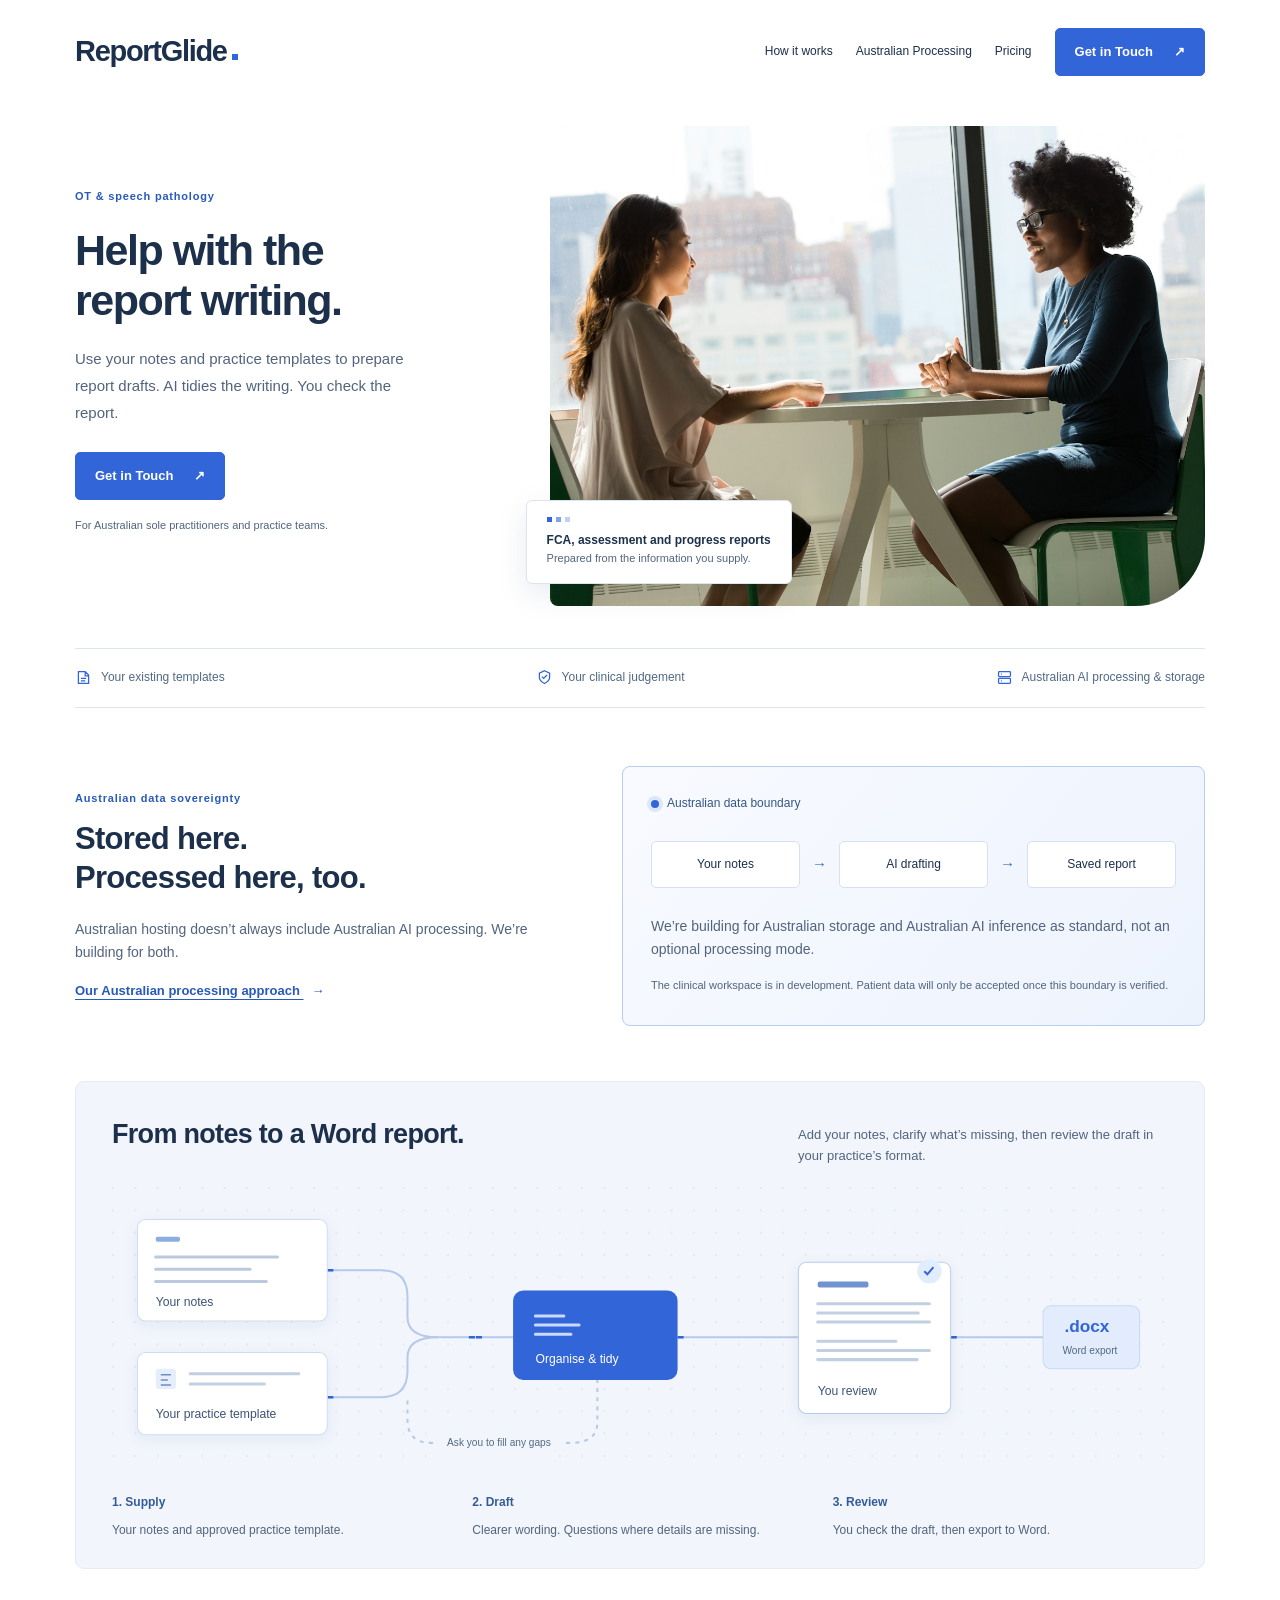
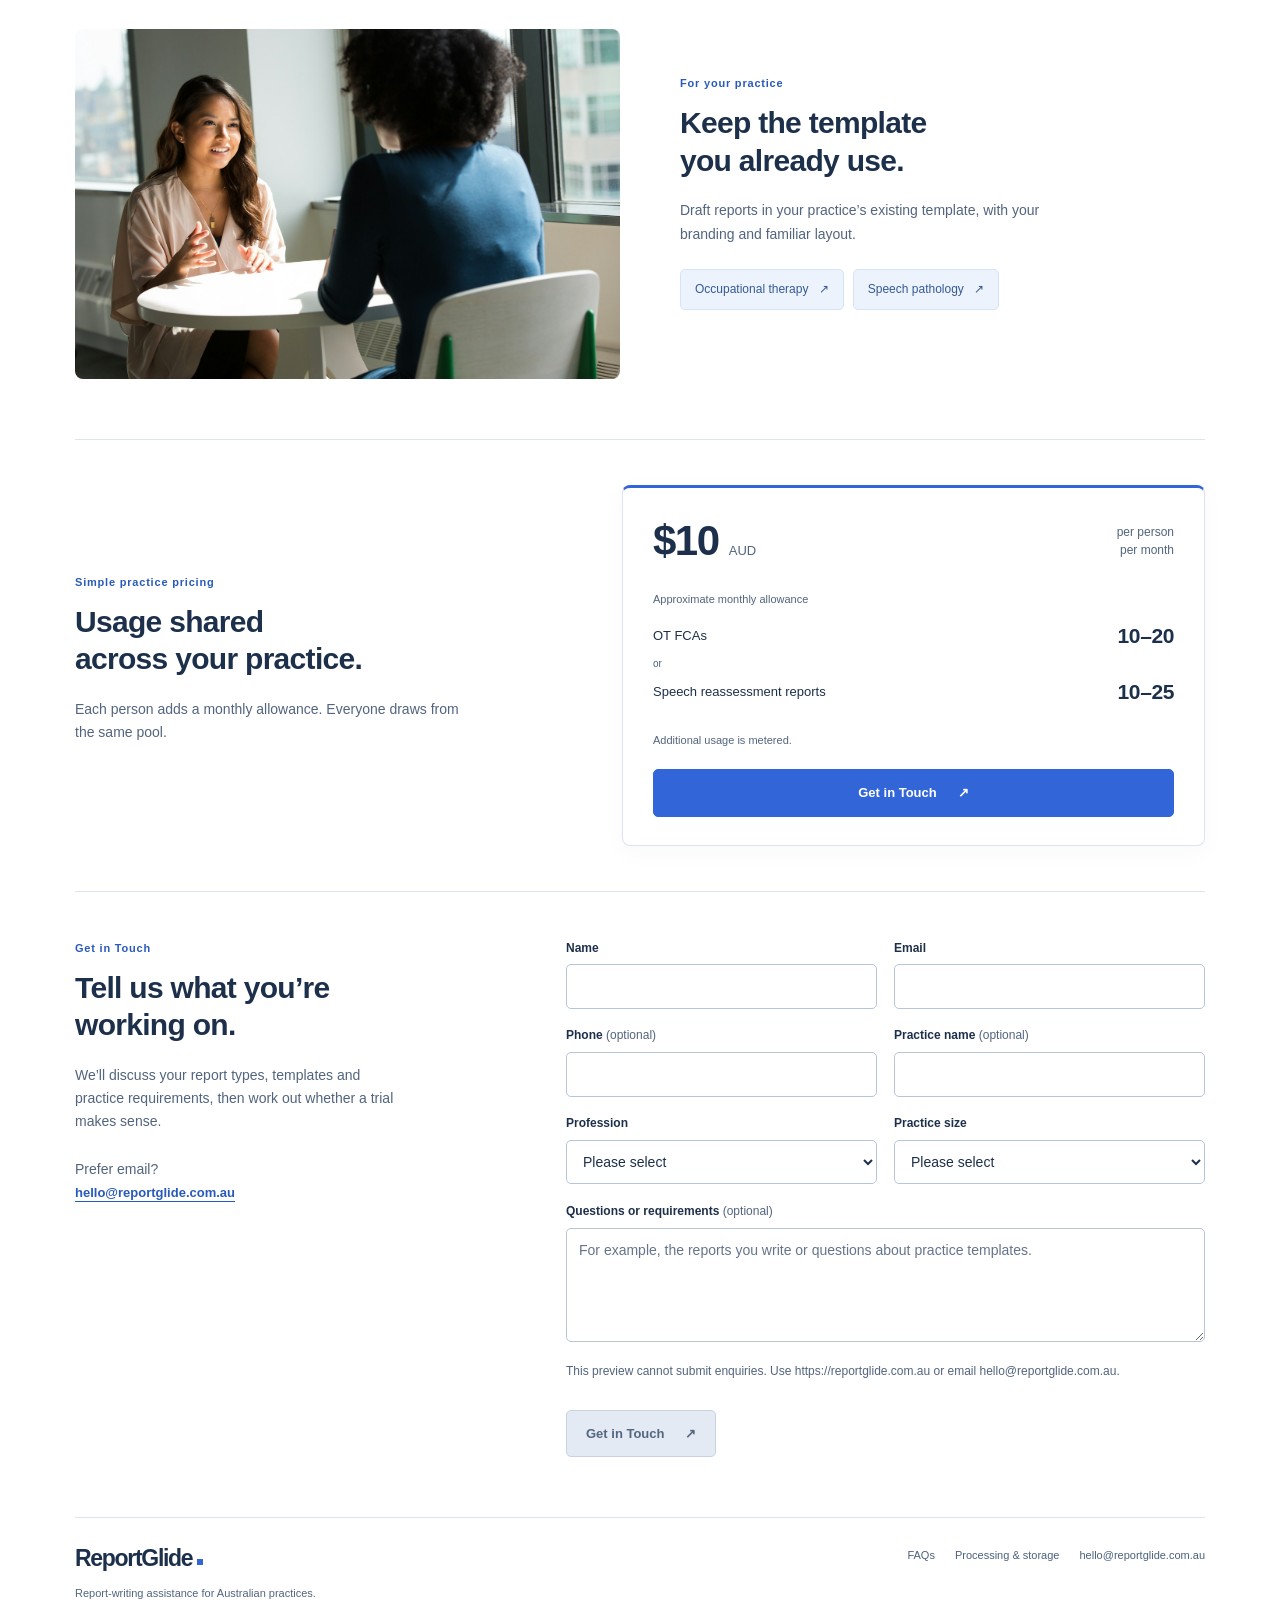
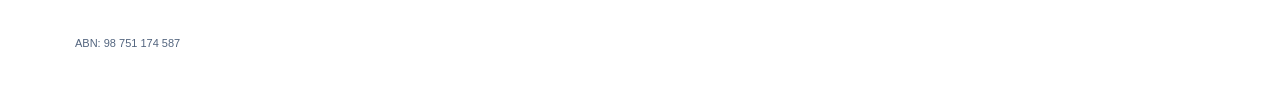
==== index.html @ 0d1e5e09 "Initial site" ====
<!doctype html>
<html lang="en-AU">
<head>
  <meta charset="utf-8">
  <meta name="viewport" content="width=device-width, initial-scale=1">
  <meta name="description" content="Report-writing assistance for Australian OT and speech pathology practices. Your notes, your templates, with Australian AI processing and storage in development.">
  <meta name="referrer" content="strict-origin-when-cross-origin">
  <meta http-equiv="Content-Security-Policy" content="default-src 'self'; script-src 'self'; style-src 'self'; img-src 'self'; font-src 'self'; connect-src 'none'; form-action 'self' https://gcfacepaintingform.kaiser.lol; base-uri 'none'; object-src 'none'">
  <meta property="og:type" content="website">
  <meta property="og:locale" content="en_AU">
  <meta property="og:site_name" content="ReportGlide">
  <meta property="og:title" content="Report writing for OT and speech practices | ReportGlide">
  <meta property="og:description" content="Report-writing assistance for Australian OT and speech pathology practices. Your notes, your templates, with Australian AI processing and storage in development.">
  <meta property="og:url" content="https://reportglide.com.au/">
  <meta property="og:image" content="https://reportglide.com.au/assets/session.jpg">
  <meta property="og:image:alt" content="Two women talking across a table in a naturally lit room">
  <meta name="twitter:card" content="summary_large_image">
  <title>Report writing for OT and speech practices | ReportGlide</title>
  <link rel="canonical" href="https://notelva.com.au/">
  <link rel="icon" href="/assets/favicon.svg" type="image/svg+xml">
  <link rel="stylesheet" href="/assets/site.css">
  <script src="/assets/site.js" defer></script>
</head>
<body>
  <a class="skip-link" href="#main">Skip to content</a>
  <div class="container">
    <header class="nav">
      <a class="logo" href="/" aria-label="ReportGlide home">ReportGlide</a>
      <button class="menu-toggle" type="button" aria-expanded="false" aria-controls="navigation" hidden>Menu</button>
      <nav class="navlinks" id="navigation" aria-label="Main navigation">
        <a href="/#how">How it works</a>
        <a href="/australian-processing/">Australian Processing</a>
        <a href="/#pricing">Pricing</a>
        <a class="button" href="/#contact">Get in Touch <span aria-hidden="true">&#8599;</span></a>
      </nav>
    </header>
    <main id="main">
      <section class="hero">
  <div class="hero-copy">
    <div class="label">OT &amp; speech pathology</div>
    <h1>Help with the<br>report writing.</h1>
    <p>Use your notes and practice templates to prepare report drafts. AI tidies the writing. You check the report.</p>
    <a class="button" href="#contact">Get in Touch <span aria-hidden="true">&#8599;</span></a>
    <p class="small">For Australian sole practitioners and practice teams.</p>
  </div>
  <div class="hero-photo">
    <img src="/assets/session.jpg" width="1400" height="934" fetchpriority="high" alt="Two women talking across a table in a naturally lit room">
    <div class="photo-caption"><div class="tiny-squares" aria-hidden="true"><i></i><i></i><i></i></div><strong>FCA, assessment and progress reports</strong><span>Prepared from the information you supply.</span></div>
  </div>
</section>
<div class="facts">
  <span><svg viewBox="0 0 20 20" aria-hidden="true"><path d="M4 3h8l4 4v10H4zM12 3v5h4M7 11h6M7 14h5"/></svg>Your existing templates</span>
  <span><svg viewBox="0 0 20 20" aria-hidden="true"><path d="M10 2l6 3v5c0 4-6 7-6 7s-6-3-6-7V5zM7 9l2 2 4-4"/></svg>Your clinical judgement</span>
  <span><svg viewBox="0 0 20 20" aria-hidden="true"><rect x="3" y="3" width="14" height="6" rx="1"/><rect x="3" y="11" width="14" height="6" rx="1"/><path d="M6 6h1m-1 8h1"/></svg>Australian AI processing &amp; storage</span>
</div>
<section class="sovereignty" aria-labelledby="sovereign-title">
  <div><div class="label">Australian data sovereignty</div><h2 id="sovereign-title">Stored here.<br>Processed here, too.</h2><p>Australian hosting doesn’t always include Australian AI processing. We’re building for both.</p><a class="text-link" href="/australian-processing/">Our Australian processing approach <span aria-hidden="true">&#8594;</span></a></div>
  <div class="sovereign-card">
    <div class="boundary-label"><span class="location-dot" aria-hidden="true"></span> Australian data boundary</div>
    <div class="boundary-flow" aria-label="Notes, AI drafting and saved report, all inside the Australian boundary"><span>Your notes</span><span class="flow-arrow" aria-hidden="true">&#8594;</span><span>AI drafting</span><span class="flow-arrow" aria-hidden="true">&#8594;</span><span>Saved report</span></div>
    <p>We’re building for Australian storage and Australian AI inference as standard, not an optional processing mode.</p>
    <p class="small">The clinical workspace is in development. Patient data will only be accepted once this boundary is verified.</p>
  </div>
</section>
<section class="workflow" id="how">
  <div class="section-top"><h2>From notes to a Word report.</h2><p>Add your notes, clarify what’s missing, then review the draft in your practice’s format.</p></div>
  <svg class="flow" viewBox="0 0 1040 280" role="img" aria-labelledby="flow-title flow-description">
  <title id="flow-title">How a report is assembled</title>
  <desc id="flow-description">Your notes and practice template follow separate blue paths into a structured draft. Missing information loops back to you for clarification. You review the draft before Word export.</desc>
  <defs><pattern id="grid" width="22" height="22" patternUnits="userSpaceOnUse"><circle cx="1" cy="1" r="1" fill="#dbe5f4"/></pattern><filter id="shadow" x="-30%" y="-30%" width="170%" height="180%"><feDropShadow dx="0" dy="4" stdDeviation="7" flood-color="#284675" flood-opacity=".07"/></filter></defs>
  <rect x="0" y="0" width="1040" height="280" fill="url(#grid)"/>
  <g class="routes"><path d="M212 82H265Q291 82 291 108V128Q291 148 321 148H395"/><path d="M212 207H265Q291 207 291 181V168Q291 148 321 148"/><path d="M557 148H676"/><path d="M826 148H917"/><path d="M478 189V232Q478 252 451 252H314Q291 252 291 229V207" stroke-dasharray="4 5"/></g>
  <g class="signal" aria-hidden="true"><path d="M212 82H265Q291 82 291 108V128Q291 148 321 148H395"/><path d="M212 207H265Q291 207 291 181V168Q291 148 321 148H395"/><path d="M557 148H676"/><path d="M826 148H917"/></g>
  <g filter="url(#shadow)"><rect x="25" y="32" width="187" height="100" rx="8" fill="white" stroke="#cfdbef"/><rect x="43" y="49" width="24" height="5" rx="2" fill="#8dace0"/><path d="M43 69h120m-120 12h93m-93 12h109" stroke="#bbc9de" stroke-width="3" stroke-linecap="round"/><text x="43" y="117" fill="#3b5376" font-size="12">Your notes</text></g>
  <g filter="url(#shadow)"><rect x="25" y="163" width="187" height="81" rx="8" fill="white" stroke="#cfdbef"/><rect x="43" y="179" width="20" height="20" rx="3" fill="#e7eefb"/><path d="M48 185h10m-10 5h7m-7 5h10" stroke="#6b8fc9" stroke-width="1.5"/><path d="M77 184h107m-107 10h73" stroke="#c1cfe3" stroke-width="3" stroke-linecap="round"/><text x="43" y="228" fill="#3b5376" font-size="12">Your practice template</text></g>
  <g><rect x="395" y="102" width="162" height="88" rx="10" fill="#3265d8"/><path d="M417 127h28m-28 9h43m-43 9h35" stroke="#cadbff" stroke-width="3" stroke-linecap="round"/><text x="417" y="173" fill="white" font-size="12">Organise &amp; tidy</text></g>
  <g><rect x="319" y="237" width="128" height="29" rx="14" fill="#f2f6fc"/><text x="330" y="255" fill="#526984" font-size="10">Ask you to fill any gaps</text></g>
  <g filter="url(#shadow)"><rect x="676" y="74" width="150" height="149" rx="8" fill="white" stroke="#b7ccec"/><rect x="695" y="93" width="50" height="6" rx="2" fill="#7194d1"/><path d="M695 115h110m-110 9h99m-99 9h110m-110 19h77m-77 9h110m-110 9h98" stroke="#c1cfe3" stroke-width="3" stroke-linecap="round"/><text x="695" y="205" fill="#3b5376" font-size="12">You review</text><circle cx="805" cy="83" r="12" fill="#e1edfd"/><path d="M800 83l3 3 6-7" fill="none" stroke="#3265d8" stroke-width="2"/></g>
  <g><rect x="917" y="117" width="95" height="62" rx="8" fill="#e2ecfc" stroke="#c8daf4"/><text x="938" y="143" fill="#3265d8" font-size="17" font-weight="600">.docx</text><text x="936" y="164" fill="#526984" font-size="10">Word export</text></g>
</svg>
<svg class="flow mobile" viewBox="0 0 310 420" role="img" aria-labelledby="mobile-flow-title">
  <title id="mobile-flow-title">Notes and your practice template feed into a draft. You clarify gaps, review, then export to Word.</title>
  <rect width="310" height="420" fill="#f2f6fc"/>
  <g class="routes"><path d="M75 82v24q0 17 20 17h120q20 0 20-17V82M155 123v45M155 232v49M155 340v37"/><path d="M223 200h47v-53H176" stroke-dasharray="4 5"/></g>
  <g class="signal" aria-hidden="true"><path d="M75 82v24q0 17 20 17h60v45"/><path d="M235 82v24q0 17-20 17h-60"/><path d="M155 232v49M155 340v37"/></g>
  <g><rect x="7" y="12" width="136" height="70" rx="7" fill="#fff" stroke="#cfdbef"/><rect x="167" y="12" width="136" height="70" rx="7" fill="#fff" stroke="#cfdbef"/><path d="M22 30h68m-68 9h94m66-9h68m-68 9h94" stroke="#bbcee9" stroke-width="3"/><text x="22" y="64" font-size="12" fill="#3b5376">Your notes</text><text x="182" y="64" font-size="12" fill="#3b5376">Your template</text></g>
  <g><rect x="61" y="168" width="162" height="64" rx="8" fill="#3265d8"/><path d="M80 185h41m-41 8h64" stroke="#c5d8ff" stroke-width="3"/><text x="80" y="217" font-size="13" fill="#fff">Organise &amp; tidy</text></g>
  <rect x="180" y="126" width="116" height="21" rx="4" fill="#f2f6fc"/><text x="186" y="140" font-size="10" fill="#526984">You clarify any gaps</text>
  <g><rect x="61" y="281" width="188" height="59" rx="7" fill="#fff" stroke="#b7ccec"/><path d="M80 298h55m-55 8h89" stroke="#bbcee9" stroke-width="3"/><text x="80" y="326" font-size="13" fill="#3b5376">You review the draft</text><circle cx="228" cy="298" r="10" fill="#e1edfd"/><path d="M223 298l3 3 6-7" fill="none" stroke="#3265d8" stroke-width="2"/><rect x="86" y="377" width="138" height="34" rx="6" fill="#e2ecfc" stroke="#c8daf4"/><text x="103" y="399" font-size="12" fill="#3265d8">Word export · .docx</text></g>
</svg>

  <div class="workflow-steps"><div><span>1. Supply</span><p>Your notes and approved practice template.</p></div><div><span>2. Draft</span><p>Clearer wording. Questions where details are missing.</p></div><div><span>3. Review</span><p>You check the draft, then export to Word.</p></div></div>
</section>
<section class="people" id="practices">
  <div class="people-photo"><img src="/assets/conversation.jpg" width="1400" height="934" loading="lazy" alt="Two women having a conversation across a table"></div>
  <div class="people-copy"><div class="label">For your practice</div><h2>Keep the template<br>you already use.</h2><p>Draft reports in your practice’s existing template, with your branding and familiar layout.</p><div class="profession-links"><a href="/occupational-therapy/">Occupational therapy <span aria-hidden="true">&#8599;</span></a><a href="/speech-pathology/">Speech pathology <span aria-hidden="true">&#8599;</span></a></div></div>
</section>
<section class="pricing-section" id="pricing">
  <div><div class="label">Simple practice pricing</div><h2>Usage shared<br>across your practice.</h2><p>Each person adds a monthly allowance. Everyone draws from the same pool.</p></div>
  <div class="price-card">
    <div class="price-heading"><div class="price">$10 <small>AUD</small></div><p>per person<br>per month</p></div>
    <p class="allowance-label">Approximate monthly allowance</p>
    <div class="report-estimates"><div><span>OT FCAs</span><strong>10–20</strong></div><span class="estimate-or">or</span><div><span>Speech reassessment reports</span><strong>10–25</strong></div></div>
    <p class="metered-note">Additional usage is metered.</p>
    <a class="button" href="#contact">Get in Touch <span aria-hidden="true">&#8599;</span></a>
  </div>
</section>
<section class="contact-section" id="contact">
  <div class="contact-intro"><div class="label">Get in Touch</div><h2>Tell us what you’re<br>working on.</h2><p>We’ll discuss your report types, templates and practice requirements, then work out whether a trial makes sense.</p><p>Prefer email?<br><a class="text-link" href="mailto:hello@reportglide.com.au">hello@reportglide.com.au</a></p></div>
  <div class="contact-panel">
    <div id="contact-result" class="result" role="status" tabindex="-1" hidden></div>
    <form id="contact-form" method="post" action="https://gcfacepaintingform.kaiser.lol/reportglide/submit" accept-charset="UTF-8" data-origin="https://reportglide.com.au" data-email="hello@reportglide.com.au">
      <div class="form-grid">
        <div><label for="contact-name">Name</label><input id="contact-name" name="name" autocomplete="name" maxlength="160" required></div>
        <div><label for="contact-email">Email</label><input id="contact-email" name="email" type="email" autocomplete="email" maxlength="254" required></div>
        <div><label for="contact-phone">Phone <span>(optional)</span></label><input id="contact-phone" name="phone" type="tel" autocomplete="tel" maxlength="60"></div>
        <div><label for="contact-practice">Practice name <span>(optional)</span></label><input id="contact-practice" name="practice_name" autocomplete="organization" maxlength="160"></div>
        <div><label for="contact-profession">Profession</label><select id="contact-profession" name="profession" required><option value="">Please select</option><option>Occupational therapist</option><option>Speech pathologist</option><option>Practice owner / manager</option><option>Other</option></select></div>
        <div><label for="practice-size">Practice size</label><select id="practice-size" name="practice_size" required><option value="">Please select</option><option>Just me</option><option>2–4 practitioners</option><option>5–9 practitioners</option><option>10–19 practitioners</option><option>20+ practitioners</option></select></div>
      </div>
      <label for="requirements">Questions or requirements <span>(optional)</span></label>
      <textarea id="requirements" name="requirements" rows="4" maxlength="2000" placeholder="For example, the reports you write or questions about practice templates."></textarea>
      <div hidden aria-hidden="true"><label for="contact-website">Website</label><input id="contact-website" name="website" tabindex="-1" autocomplete="off"></div>
      <input type="hidden" name="return_to" id="contact-return" value="https://reportglide.com.au/#contact">
      <input type="hidden" name="form_loaded_at" id="contact-loaded">
      <input type="hidden" name="source_host" value="reportglide.com.au">
      <input type="hidden" name="source_page" id="source-page" value="/">
      <input type="hidden" name="utm_source" id="utm-source">
      <input type="hidden" name="utm_medium" id="utm-medium">
      <input type="hidden" name="utm_campaign" id="utm-campaign">
      <p id="form-status" class="form-status" role="status"></p>
      <button class="button" id="contact-submit" type="submit" disabled>Get in Touch <span aria-hidden="true">&#8599;</span></button>
      <noscript><p>Please enable JavaScript to send this form, or email <a href="mailto:hello@reportglide.com.au">hello@reportglide.com.au</a>.</p></noscript>
    </form>
  </div>
</section>

    </main>
    <footer class="footer">
      <div><a class="logo" href="/" aria-label="ReportGlide home">ReportGlide</a><p>Report-writing assistance for Australian practices.</p></div>
      <div class="footer-links"><a href="/faq/">FAQs</a><a href="/australian-processing/">Processing &amp; storage</a><a href="mailto:hello@reportglide.com.au">hello@reportglide.com.au</a></div>
      <p class="footer-abn">ABN: 98 751 174 587</p>
    </footer>
  </div>
</body>
</html>
---- assets/site.css ----
:root {
  --ink: #1d304b;
  --blue: #3265d8;
  --soft: #edf3fd;
  --line: #dce4ef;
  --muted: #52647e;
}
* { box-sizing: border-box; }
[hidden] { display: none !important; }
html { scroll-padding-top: 24px; }
body { margin: 0; color: var(--ink); background: #fff; font: 15px/1.65 Arial, Helvetica, sans-serif; }
a { color: inherit; text-decoration: none; }
button, input, select, textarea { font: inherit; }
button, summary { cursor: pointer; }
a:focus-visible, button:focus-visible, input:focus-visible, select:focus-visible, textarea:focus-visible, summary:focus-visible, [tabindex]:focus-visible { outline: 3px solid #ba7012; outline-offset: 4px; }
.skip-link { position: absolute; top: -100px; left: 20px; z-index: 3; background: white; padding: 10px 20px; border: 2px solid var(--blue); }
.skip-link:focus { top: 10px; }
.container { max-width: 1220px; margin: auto; padding: 0 45px; }
.nav { min-height: 104px; display: flex; align-items: center; justify-content: space-between; gap: 20px; position: relative; }
.logo { font-size: 29px; font-weight: 750; letter-spacing: -1.3px; white-space: nowrap; line-height: 1.1; }
.logo::after { content: ""; display: inline-block; width: 6px; height: 6px; background: var(--blue); margin-left: 5px; margin-bottom: 1px; }
.navlinks { display: flex; align-items: center; gap: 23px; font-size: 12px; }
.navlinks > a:not(.button):hover, .footer a:not(.logo):hover { text-decoration: underline; text-underline-offset: 4px; }
.button { display: inline-flex; align-items: center; justify-content: center; gap: 21px; border-radius: 5px; padding: 12px 19px; background: var(--blue); color: white; border: 1px solid var(--blue); font-size: 13px; font-weight: 600; white-space: nowrap; cursor: pointer; }
.button:hover { background: #2453bc; }
.button:disabled { background: #e4eaf3; color: #536780; border-color: #c8d3e2; cursor: not-allowed; }
.menu-toggle { background: white; color: var(--ink); border: 1px solid var(--line); padding: 9px 14px; border-radius: 5px; }
.hero { display: grid; grid-template-columns: 42% 58%; min-height: 510px; align-items: center; padding: 22px 0 42px; }
.hero-copy { padding: 10px 49px 20px 0; }
.label { font-size: 11px; letter-spacing: .8px; font-weight: 600; color: #285aba; }
h1 { font-size: 43px; letter-spacing: -1.5px; line-height: 1.16; font-weight: 600; margin: 20px 0; }
h2 { font-size: 30px; line-height: 1.25; letter-spacing: -.7px; font-weight: 600; margin: 12px 0 20px; }
h3 { font-size: 16px; font-weight: 600; margin: 0 0 10px; }
p { color: var(--muted); }
.hero p { font-size: 15px; max-width: 350px; margin: 0 0 26px; line-height: 1.8; }
.small, .hero .small { font-size: 12px; color: var(--muted); line-height: 1.7; }
.hero .small { margin: 16px 0 0; font-size: 11px; }
.hero-photo { height: 480px; position: relative; min-width: 0; }
.hero-photo img { width: 100%; height: 100%; object-fit: cover; object-position: 58% 50%; border-radius: 8px 8px 70px 8px; }
.photo-caption { position: absolute; bottom: 22px; left: -24px; max-width: 285px; padding: 16px 20px; background: #fff; border: 1px solid var(--line); box-shadow: 0 10px 30px #1c36571a; border-radius: 6px; font-size: 12px; line-height: 1.5; }
.photo-caption strong { display: block; font-weight: 600; }
.photo-caption span { color: var(--muted); font-size: 11px; }
.tiny-squares { display: flex; gap: 4px; margin-bottom: 9px; }
.tiny-squares i { width: 5px; height: 5px; background: var(--blue); }
.tiny-squares i:nth-child(2) { opacity: .6; }
.tiny-squares i:nth-child(3) { opacity: .3; }
.facts { display: flex; justify-content: space-between; gap: 25px; border-top: 1px solid var(--line); border-bottom: 1px solid var(--line); padding: 19px 0; color: #526984; font-size: 12px; }
.facts span { display: flex; align-items: center; gap: 9px; }
.facts svg { width: 17px; height: 17px; flex-shrink: 0; stroke: var(--blue); fill: none; stroke-width: 1.5; }
.sovereignty { display: grid; grid-template-columns: .9fr 1.1fr; gap: 70px; padding: 58px 0 0; align-items: center; }
.sovereignty h2 { font-size: 31px; margin-top: 13px; }
.sovereignty p { font-size: 14px; }
.text-link { color: #285aba; font-size: 13px; font-weight: 600; text-decoration: underline; text-underline-offset: 4px; }
.text-link span { display: inline-block; margin-left: 8px; }
.sovereign-card { padding: 27px 28px 20px; border-radius: 8px; border: 1px solid #b9cdec; background: linear-gradient(130deg, #f8faff, #edf3fd); }
.boundary-label { font-size: 12px; color: #335783; display: flex; align-items: center; gap: 8px; }
.location-dot { display: inline-block; width: 8px; height: 8px; border-radius: 50%; background: var(--blue); box-shadow: 0 0 0 4px #dce7fa; flex-shrink: 0; }
.boundary-flow { display: flex; align-items: center; gap: 12px; margin: 27px 0; }
.boundary-flow > span:not(.flow-arrow) { background: white; padding: 13px 10px; border: 1px solid #d5e0f2; border-radius: 5px; font-size: 12px; text-align: center; flex: 1; }
.flow-arrow { color: #426db4; }
.sovereign-card .small { font-size: 11px; }
.workflow { margin: 55px 0 60px; padding: 36px 36px 27px; background: #f2f6fc; border: 1px solid #e4ebf6; border-radius: 9px; }
.section-top { display: flex; justify-content: space-between; gap: 35px; align-items: center; }
.section-top h2 { margin-top: 0; font-size: 27px; }
.section-top p { max-width: 370px; color: var(--muted); font-size: 13px; margin: 0; }
.flow { display: block; width: 100%; height: auto; margin: 15px 0 8px; }
.flow.mobile { display: none; }
.flow text { font-family: Arial, Helvetica, sans-serif; }
.routes { fill: none; stroke: #b7c9e8; stroke-width: 2; }
.signal { fill: none; stroke: var(--blue); stroke-width: 2.5; stroke-dasharray: 6 180; animation: travel 4s linear 1; }
@keyframes travel { to { stroke-dashoffset: -372; } }
@media (prefers-reduced-motion: reduce) { .signal { animation: none; stroke-dasharray: none; opacity: .5; } }
.workflow-steps { display: grid; grid-template-columns: repeat(3, 1fr); gap: 25px; margin-top: 18px; }
.workflow-steps span { color: #345b99; font-size: 12px; font-weight: 600; }
.workflow-steps p { font-size: 12px; margin: 7px 0 0; }
.people { display: grid; grid-template-columns: 1fr 1fr; gap: 40px; align-items: center; margin: 0 0 60px; }
.people-photo { height: 350px; border-radius: 8px; overflow: hidden; }
.people-photo img { width: 100%; height: 100%; object-fit: cover; object-position: center; }
.people-copy { padding: 0 20px; }
.people-copy p { font-size: 14px; max-width: 390px; }
.people-copy .small { font-size: 12px; }
.profession-links { display: flex; gap: 9px; margin: 23px 0; flex-wrap: wrap; }
.profession-links a { background: var(--soft); border: 1px solid #d7e3f7; border-radius: 5px; padding: 10px 14px; color: #345a96; font-size: 12px; }
.profession-links a:hover { border-color: var(--blue); }
.profession-links span { margin-left: 7px; }
.pricing-section { display: grid; grid-template-columns: .9fr 1.1fr; gap: 70px; border-top: 1px solid var(--line); padding: 45px 0; align-items: center; }
.pricing-section > div > p { font-size: 14px; max-width: 390px; }
.price-card { padding: 28px 30px; background: white; border: 1px solid var(--line); border-top: 3px solid var(--blue); border-radius: 8px; box-shadow: 0 6px 24px #1d304b08; }
.price-heading { display: flex; align-items: center; justify-content: space-between; gap: 20px; }
.price-heading p { text-align: right; font-size: 12px; line-height: 1.5; margin: 0; }
.price { font-size: 42px; font-weight: 600; letter-spacing: -1.5px; line-height: 1.2; }
.price small { font-size: 13px; font-weight: 400; letter-spacing: 0; color: var(--muted); }
.price-card > p.allowance-label { font-size: 11px; margin: 24px 0 5px; color: var(--muted); }
.report-estimates { margin: 0; padding: 0; }
.report-estimates > div { display: flex; align-items: center; justify-content: space-between; gap: 20px; padding: 9px 0; }
.report-estimates strong { font-size: 21px; line-height: 1.3; letter-spacing: -.4px; white-space: nowrap; color: var(--ink); font-weight: 600; }
.report-estimates div span { font-size: 13px; color: var(--ink); }
.estimate-or { display: block; font-size: 10px; color: var(--muted); line-height: 1; }
.price-card > p.metered-note { font-size: 11px; margin: 17px 0 20px; }
.price-card > .button { width: 100%; }
.faq { border-top: 1px solid var(--line); padding: 38px 0 50px; }
.faq details { border-bottom: 1px solid var(--line); padding: 16px 0; max-width: 850px; }
.faq summary { font-size: 14px; font-weight: 600; padding-right: 20px; }
.faq details p { font-size: 14px; margin: 13px 0 0; max-width: 750px; }
.faq a, .comparison-section .small a { text-decoration: underline; color: #285aba; text-underline-offset: 3px; }
.faq-page { border-top: 0; padding-top: 0; }
.contact-section { display: grid; grid-template-columns: .8fr 1.2fr; gap: 65px; border-top: 1px solid var(--line); padding: 47px 0 60px; }
.contact-intro p { font-size: 14px; max-width: 335px; margin-bottom: 25px; }
.contact-intro .small { font-size: 12px; }
.contact-panel { min-width: 0; }
.form-grid { display: grid; grid-template-columns: 1fr 1fr; gap: 17px; margin-bottom: 18px; }
label { display: block; font-size: 12px; font-weight: 600; margin-bottom: 6px; }
label span { color: var(--muted); font-weight: 400; }
input, select, textarea { width: 100%; min-width: 0; border: 1px solid #b6c5d9; border-radius: 5px; padding: 10px 12px; font-size: 14px; color: var(--ink); background: white; }
input, select { min-height: 44px; }
textarea { resize: vertical; }
textarea::placeholder { color: #65748b; opacity: 1; }
.form-status { font-size: 12px; margin: 12px 0; }
.contact-panel button[type="submit"] { margin-top: 16px; }
.form-status:empty { display: none; }
.result { padding: 18px; border: 1px solid #a9bfdf; border-radius: 6px; background: var(--soft); font-size: 14px; margin-bottom: 22px; overflow-wrap: anywhere; }
.result[data-state="invalid"], .result[data-state="rate-limited"], .result[data-state="saved-email-failed"], .result[data-state="failed"] { background: #fff6ec; border-color: #d7b688; }
.footer { border-top: 1px solid var(--line); padding: 28px 0 35px; display: grid; grid-template-columns: 1fr 1fr; gap: 20px; font-size: 11px; }
.footer .logo { font-size: 23px; }
.footer p { margin: 12px 0 0; font-size: 11px; }
.footer-links { display: flex; flex-wrap: wrap; gap: 12px 20px; justify-content: flex-end; align-content: start; color: #4b617c; }
.footer-abn { grid-column: 1 / -1; }
.text-hero { padding: 55px 0 40px; max-width: 830px; }
.text-hero h1 { font-size: 44px; }
.text-hero > p { font-size: 17px; max-width: 640px; }
.text-hero .button { margin-top: 15px; }
.page-section { padding: 42px 0; border-top: 1px solid var(--line); }
.three-columns { display: grid; grid-template-columns: repeat(3, 1fr); gap: 35px; margin-top: 30px; }
.three-columns p { font-size: 14px; margin: 0; }
.example-section { background: #f2f6fc; padding: 32px; border: 1px solid #e4ebf6; border-radius: 9px; margin: 10px 0 42px; }
.example-grid { display: grid; grid-template-columns: 1fr 1fr; gap: 25px; }
.example-grid > div { background: white; border: 1px solid var(--line); border-radius: 5px; padding: 20px; }
.example-grid h3 { font-size: 12px; color: #345b99; }
.example-grid p { font-size: 14px; margin: 0; }
.example-section > .small { margin: 18px 0 0; }
.split-copy { display: grid; grid-template-columns: 1fr 1fr; gap: 60px; }
.split-copy h2 { margin-top: 0; }
.split-copy p { font-size: 14px; }
.page-cta { display: flex; gap: 30px; align-items: center; justify-content: space-between; padding: 32px; background: var(--soft); border-radius: 8px; margin: 10px 0 50px; }
.page-cta h2 { font-size: 25px; margin: 0 0 12px; }
.page-cta p { font-size: 14px; margin: 0; }
.boundary-section { padding: 30px; border: 1px solid #b9cdec; border-radius: 8px; background: #f2f6fc; margin: 5px 0 42px; }
.boundary-section .boundary-flow { max-width: 760px; }
.boundary-section p { font-size: 14px; max-width: 800px; margin-bottom: 0; }
.comparison-section { background: #f7f9fd; padding: 32px; border: 1px solid var(--line); border-radius: 8px; margin-bottom: 42px; }
.comparison-section > p { font-size: 14px; }
.comparison-section > p.small { font-size: 12px; }
.table-scroll { overflow-x: auto; }
table { width: 100%; min-width: 590px; border-collapse: collapse; text-align: left; font-size: 13px; }
caption { text-align: left; color: var(--muted); font-size: 11px; padding: 15px 0; }
th, td { padding: 16px; border: 1px solid var(--line); vertical-align: top; }
th { font-weight: 600; background: #edf3fd; }
td { color: var(--muted); background: white; }
th:first-child { width: 16%; }
th:nth-child(2) { width: 24%; }
.comparison-table { min-width: 0; table-layout: fixed; }
.comparison-table th:first-child { width: 30%; }
.comparison-table th:nth-child(2) { width: auto; }
.comparison-table th, .comparison-table td { padding: 18px 12px; }
.comparison-table thead th:not(:first-child), .comparison-table td { text-align: center; }
.comparison-table thead th { background: white; font-size: 14px; }
.comparison-table tbody th { background: white; vertical-align: middle; font-size: 13px; }
.comparison-table tr > :nth-child(2) { background: #f0f8f3; }
.provider-note { display: block; font-size: 10px; font-weight: 400; color: #426650; margin-top: 3px; }
.comparison-cell { display: inline-block; width: 100%; }
.comparison-status { display: flex; flex-direction: column; align-items: center; gap: 5px; width: 100%; padding: 4px 0; border: 0; background: transparent; color: var(--muted); font-size: 11px; }
.status-mark { display: inline-flex; align-items: center; justify-content: center; width: 29px; height: 29px; border-radius: 50%; font-size: 19px; line-height: 1; font-weight: 600; }
.status-yes .status-mark { background: #e0f2e7; color: #216b41; }
.status-unknown .status-mark { background: #f8efd9; color: #805c0f; font-size: 16px; }
.status-optional .status-mark { background: #edf0f5; color: #58677e; }
.comparison-status:hover .status-mark, .comparison-status[aria-expanded="true"] .status-mark { outline: 1px solid currentColor; outline-offset: 3px; }
.comparison-tooltip { position: fixed; z-index: 10; width: min(280px, calc(100vw - 32px)); padding: 14px 16px; background: #1d304b; color: white; border-radius: 7px; box-shadow: 0 7px 25px #1d304b30; font-size: 12px; font-weight: 400; line-height: 1.65; text-align: left; }
.comparison-sources { margin-top: 22px; color: var(--muted); font-size: 12px; }
.comparison-sources summary { width: fit-content; color: #285aba; text-decoration: underline; text-underline-offset: 3px; }
.comparison-sources p { max-width: 800px; }
.comparison-sources a { color: #285aba; text-decoration: underline; }
@media (min-width: 1450px) {
  .hero-photo { height: 510px; }
  .hero { padding-top: 30px; }
}
@media (max-width: 1050px) {
  .navlinks { gap: 15px; font-size: 11px; }
  .navlinks .button { font-size: 12px; padding: 10px 13px; }
  .sovereignty, .pricing-section { gap: 35px; }
  .boundary-flow { gap: 7px; }
  .boundary-flow > span:not(.flow-arrow) { padding: 10px 7px; }
  .contact-section { gap: 35px; }
}
@media (max-width: 850px) {
  .container { padding: 0 25px; }
  .hero-copy { padding-right: 25px; }
  h1 { font-size: 35px; }
  .hero-photo { height: 430px; }
  .photo-caption { left: -10px; max-width: 240px; }
  .workflow { padding: 25px 20px; }
  .people { gap: 20px; }
  .people-copy { padding: 0 5px; }
  .facts { gap: 12px; font-size: 11px; }
  .sovereignty, .pricing-section { grid-template-columns: 1fr 1fr; gap: 25px; }
  .boundary-flow { flex-wrap: wrap; }
  .boundary-flow > span:not(.flow-arrow) { flex-basis: 100%; }
  .flow-arrow { width: 100%; text-align: center; transform: rotate(90deg); }
  .sovereign-card { padding: 22px; }
  .three-columns { gap: 20px; }
  .contact-section { grid-template-columns: .7fr 1.3fr; gap: 25px; }
}
@media (max-width: 760px) {
  .nav { min-height: 82px; flex-wrap: wrap; padding: 22px 0; }
  .navlinks { width: 100%; flex-wrap: wrap; justify-content: flex-start; font-size: 13px; gap: 18px 25px; padding-top: 15px; }
  .menu-toggle:not([hidden]) ~ .navlinks { display: none; }
  .menu-toggle[aria-expanded="true"] ~ .navlinks { display: flex; }
  .menu-toggle { display: inline-block; }
  .navlinks a { padding: 6px 0; }
  .navlinks .button { padding: 10px 15px; }
  .contact-section { grid-template-columns: 1fr; gap: 15px; }
  .contact-intro p { max-width: 540px; }
  .contact-intro h2 br { display: none; }
}
@media (max-width: 620px) {
  .container { padding: 0 22px; }
  .logo { font-size: 25px; }
  .hero { grid-template-columns: 1fr; padding: 12px 0 35px; gap: 25px; }
  .hero-copy { padding: 0; }
  .hero h1 { font-size: 36px; max-width: 340px; margin: 14px 0 18px; }
  .hero p { max-width: 100%; font-size: 14px; margin-bottom: 20px; }
  .hero-photo { height: 330px; margin: 0 0 12px; }
  .hero-photo img { border-radius: 7px 7px 45px 7px; }
  .photo-caption { left: 12px; right: 12px; bottom: 15px; padding: 12px 15px; }
  .facts { flex-wrap: wrap; gap: 12px 20px; padding: 17px 0; font-size: 12px; }
  .facts span:last-child { width: 100%; }
  h2 { font-size: 26px; }
  .sovereignty { grid-template-columns: 1fr; padding-top: 35px; gap: 20px; }
  .sovereignty h2 { font-size: 28px; }
  .boundary-flow > span:not(.flow-arrow) { flex-basis: auto; }
  .flow-arrow { width: auto; transform: none; }
  .boundary-flow { flex-wrap: nowrap; gap: 5px; }
  .boundary-flow > span:not(.flow-arrow) { padding: 10px 6px; font-size: 11px; }
  .workflow { margin: 35px 0; padding: 24px 16px; }
  .section-top { display: block; }
  .section-top h2 { font-size: 24px; margin-bottom: 10px; }
  .section-top p { font-size: 13px; }
  .flow:not(.mobile) { display: none; }
  .flow.mobile { display: block; margin: 20px 0; }
  .workflow-steps { grid-template-columns: 1fr; gap: 15px; }
  .workflow-steps p { margin: 3px 0 0; }
  .people { grid-template-columns: 1fr; gap: 25px; margin-bottom: 35px; }
  .people-photo { height: 270px; }
  .people-copy { padding: 0; }
  .pricing-section { grid-template-columns: 1fr; padding: 30px 0; gap: 15px; }
  .price-card { padding: 22px; }
  .price { font-size: 38px; }
  .report-estimates > div { gap: 12px; }
  .contact-section { padding: 35px 0; }
  .form-grid { grid-template-columns: 1fr; gap: 18px; }
  input, select, textarea { font-size: 16px; }
  .footer { grid-template-columns: 1fr; gap: 18px; }
  .footer-links { justify-content: flex-start; }
  .footer p { margin-top: 8px; }
  .text-hero { padding: 30px 0; }
  .text-hero h1 { font-size: 35px; }
  .text-hero h1 br { display: none; }
  .text-hero > p { font-size: 15px; }
  .page-section { padding: 30px 0; }
  .three-columns, .example-grid, .split-copy { grid-template-columns: 1fr; gap: 25px; }
  .example-section { padding: 23px 18px; margin-bottom: 30px; }
  .example-grid { gap: 15px; }
  .page-cta { flex-direction: column; align-items: flex-start; padding: 24px; margin-bottom: 35px; gap: 20px; }
  .page-cta h2 { font-size: 23px; }
  .boundary-section, .comparison-section { padding: 22px 18px; margin-bottom: 30px; }
  .comparison-table th, .comparison-table td { padding: 14px 3px; }
  .comparison-table thead th { font-size: 10px; letter-spacing: -.3px; }
  .comparison-table tbody th { font-size: 11px; padding-left: 7px; }
  .comparison-status { font-size: 10px; }
  .comparison-table caption { font-size: 10px; }
  .boundary-section .boundary-flow { flex-direction: column; }
  .boundary-section .boundary-flow > span:not(.flow-arrow) { width: 100%; flex: auto; }
  .boundary-section .flow-arrow { transform: rotate(90deg); }
}
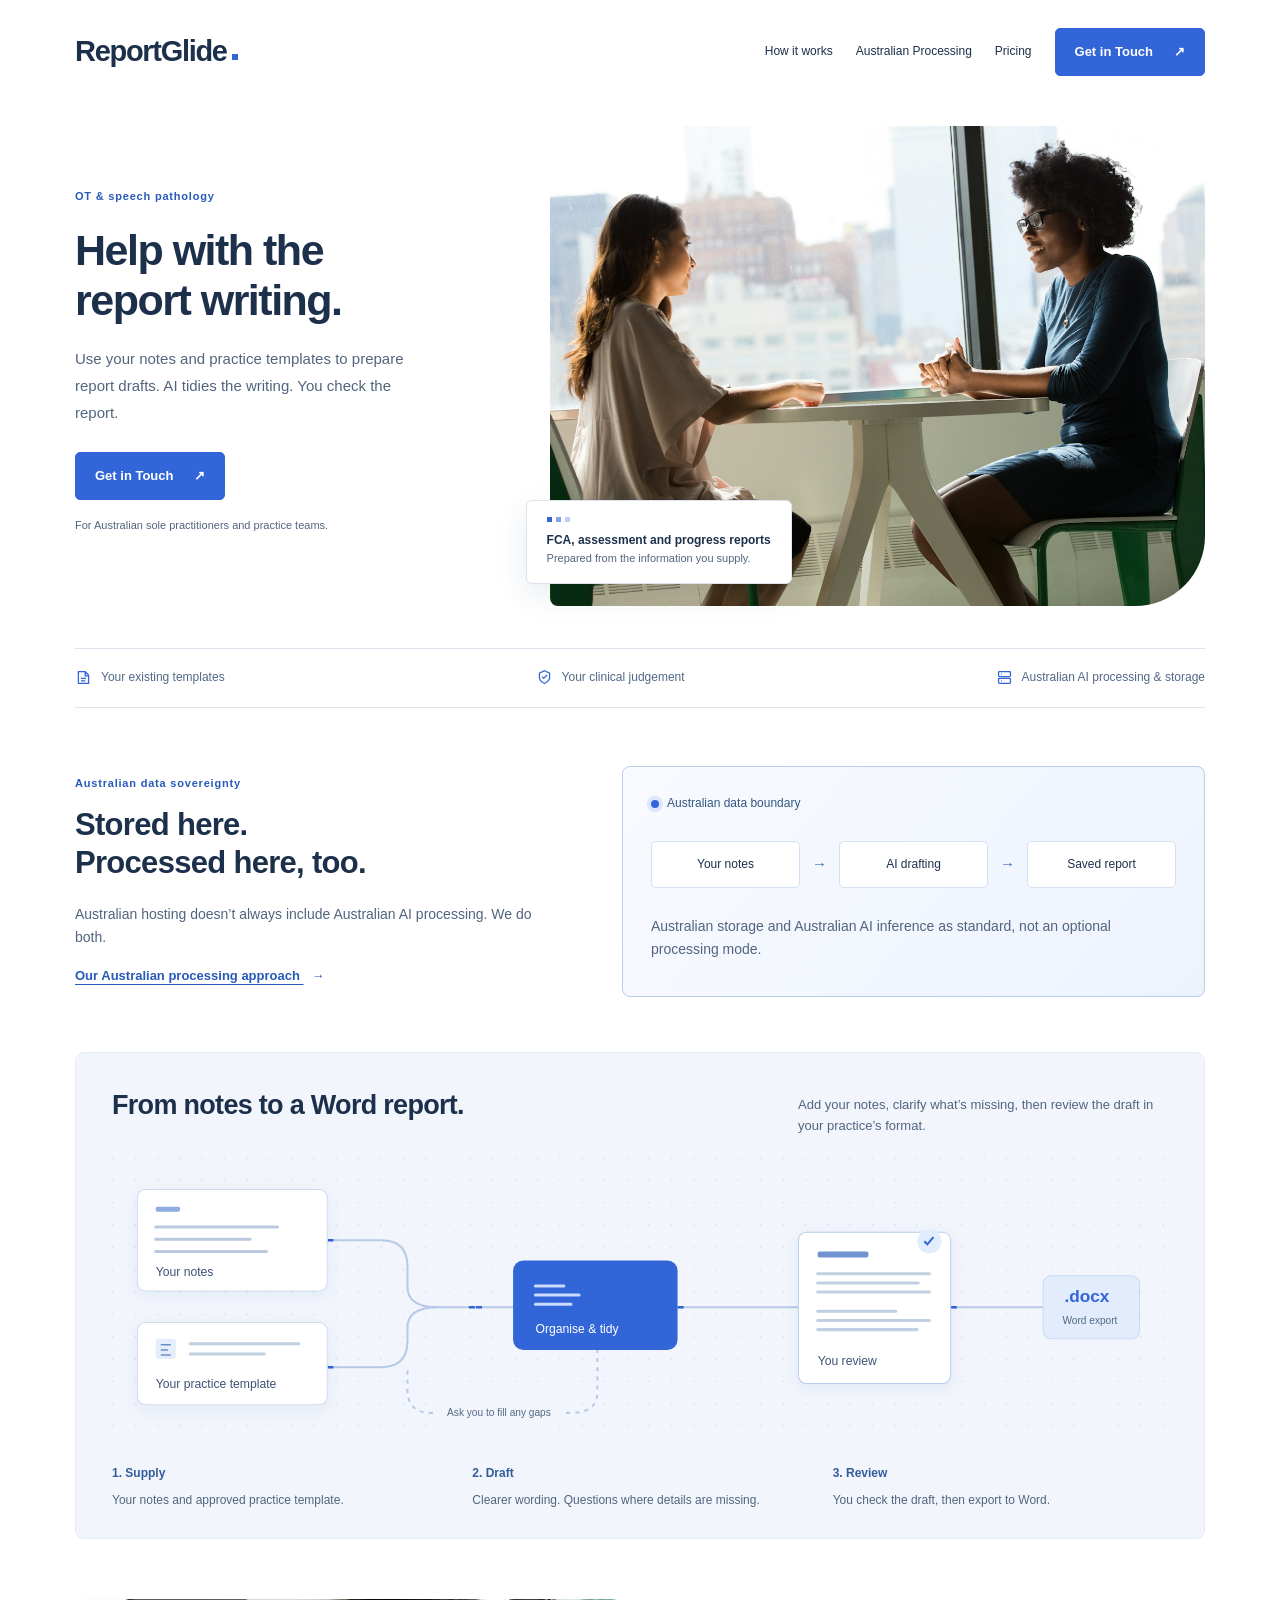
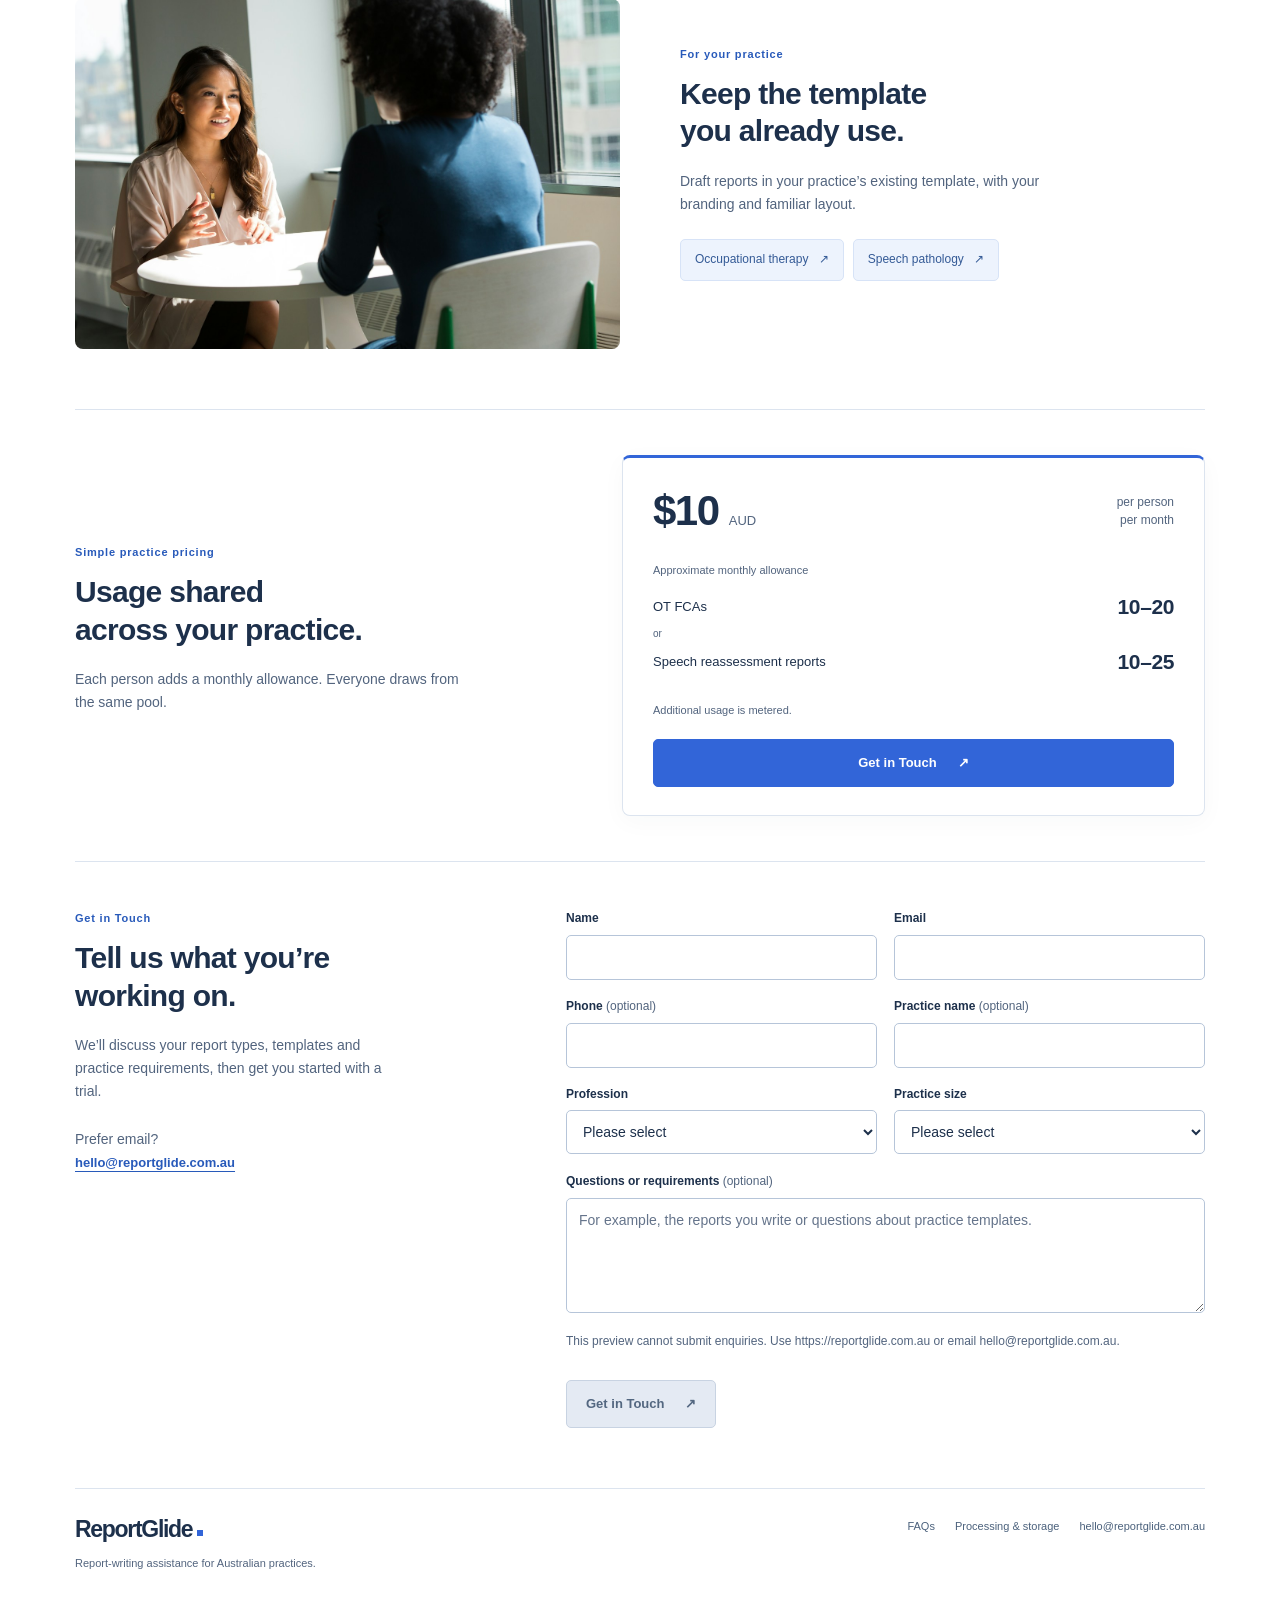
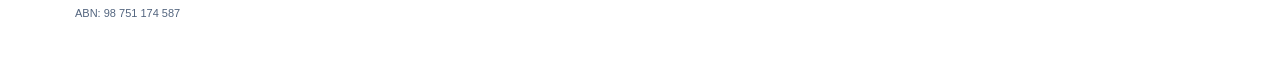
==== commit 5b0483c3: "Mobile layout pass; present-tense comparison copy" ====
--- a/index.html
+++ b/index.html
@@ -3,14 +3,14 @@
 <head>
   <meta charset="utf-8">
   <meta name="viewport" content="width=device-width, initial-scale=1">
-  <meta name="description" content="Report-writing assistance for Australian OT and speech pathology practices. Your notes, your templates, with Australian AI processing and storage in development.">
+  <meta name="description" content="Report-writing assistance for Australian OT and speech pathology practices. Your notes, your templates, with Australian AI processing and storage.">
   <meta name="referrer" content="strict-origin-when-cross-origin">
   <meta http-equiv="Content-Security-Policy" content="default-src 'self'; script-src 'self'; style-src 'self'; img-src 'self'; font-src 'self'; connect-src 'none'; form-action 'self' https://gcfacepaintingform.kaiser.lol; base-uri 'none'; object-src 'none'">
   <meta property="og:type" content="website">
   <meta property="og:locale" content="en_AU">
   <meta property="og:site_name" content="ReportGlide">
   <meta property="og:title" content="Report writing for OT and speech practices | ReportGlide">
-  <meta property="og:description" content="Report-writing assistance for Australian OT and speech pathology practices. Your notes, your templates, with Australian AI processing and storage in development.">
+  <meta property="og:description" content="Report-writing assistance for Australian OT and speech pathology practices. Your notes, your templates, with Australian AI processing and storage.">
   <meta property="og:url" content="https://reportglide.com.au/">
   <meta property="og:image" content="https://reportglide.com.au/assets/session.jpg">
   <meta property="og:image:alt" content="Two women talking across a table in a naturally lit room">
@@ -54,12 +54,11 @@
   <span><svg viewBox="0 0 20 20" aria-hidden="true"><rect x="3" y="3" width="14" height="6" rx="1"/><rect x="3" y="11" width="14" height="6" rx="1"/><path d="M6 6h1m-1 8h1"/></svg>Australian AI processing &amp; storage</span>
 </div>
 <section class="sovereignty" aria-labelledby="sovereign-title">
-  <div><div class="label">Australian data sovereignty</div><h2 id="sovereign-title">Stored here.<br>Processed here, too.</h2><p>Australian hosting doesn’t always include Australian AI processing. We’re building for both.</p><a class="text-link" href="/australian-processing/">Our Australian processing approach <span aria-hidden="true">&#8594;</span></a></div>
+  <div><div class="label">Australian data sovereignty</div><h2 id="sovereign-title">Stored here.<br>Processed here, too.</h2><p>Australian hosting doesn’t always include Australian AI processing. We do both.</p><a class="text-link" href="/australian-processing/">Our Australian processing approach <span aria-hidden="true">&#8594;</span></a></div>
   <div class="sovereign-card">
     <div class="boundary-label"><span class="location-dot" aria-hidden="true"></span> Australian data boundary</div>
     <div class="boundary-flow" aria-label="Notes, AI drafting and saved report, all inside the Australian boundary"><span>Your notes</span><span class="flow-arrow" aria-hidden="true">&#8594;</span><span>AI drafting</span><span class="flow-arrow" aria-hidden="true">&#8594;</span><span>Saved report</span></div>
-    <p>We’re building for Australian storage and Australian AI inference as standard, not an optional processing mode.</p>
-    <p class="small">The clinical workspace is in development. Patient data will only be accepted once this boundary is verified.</p>
+    <p>Australian storage and Australian AI inference as standard, not an optional processing mode.</p>
   </div>
 </section>
 <section class="workflow" id="how">
@@ -106,7 +105,7 @@
   </div>
 </section>
 <section class="contact-section" id="contact">
-  <div class="contact-intro"><div class="label">Get in Touch</div><h2>Tell us what you’re<br>working on.</h2><p>We’ll discuss your report types, templates and practice requirements, then work out whether a trial makes sense.</p><p>Prefer email?<br><a class="text-link" href="mailto:hello@reportglide.com.au">hello@reportglide.com.au</a></p></div>
+  <div class="contact-intro"><div class="label">Get in Touch</div><h2>Tell us what you’re <br>working on.</h2><p>We’ll discuss your report types, templates and practice requirements, then get you started with a trial.</p><p>Prefer email?<br><a class="text-link" href="mailto:hello@reportglide.com.au">hello@reportglide.com.au</a></p></div>
   <div class="contact-panel">
     <div id="contact-result" class="result" role="status" tabindex="-1" hidden></div>
     <form id="contact-form" method="post" action="https://gcfacepaintingform.kaiser.lol/reportglide/submit" accept-charset="UTF-8" data-origin="https://reportglide.com.au" data-email="hello@reportglide.com.au">
@@ -142,5 +141,6 @@
       <p class="footer-abn">ABN: 98 751 174 587</p>
     </footer>
   </div>
+  <a class="sticky-cta" href="/#contact" hidden>Get in Touch <span aria-hidden="true">&#8599;</span></a>
 </body>
 </html>
--- a/assets/site.css
+++ b/assets/site.css
@@ -281,3 +281,95 @@
   .boundary-section .boundary-flow > span:not(.flow-arrow) { width: 100%; flex: auto; }
   .boundary-section .flow-arrow { transform: rotate(90deg); }
 }
+.sticky-cta { display: none; }
+@media (max-width: 760px) {
+  .nav { min-height: 72px; padding: 14px 0; border-bottom: 1px solid var(--line); }
+  .menu-toggle { min-height: 44px; padding: 0 18px; font-size: 15px; }
+  .navlinks { padding-top: 6px; gap: 0; flex-direction: column; align-items: stretch; }
+  .navlinks a:not(.button) { padding: 15px 2px; font-size: 17px; border-top: 1px solid var(--line); }
+  .navlinks .button { margin: 10px 0 8px; padding: 15px; font-size: 16px; }
+  .sticky-cta:not([hidden]) { display: flex; align-items: center; justify-content: center; gap: 12px; position: fixed; z-index: 5; left: 14px; right: 14px; bottom: calc(14px + env(safe-area-inset-bottom)); padding: 15px; border-radius: 8px; background: var(--blue); color: #fff; font-size: 16px; font-weight: 600; box-shadow: 0 8px 24px #1d304b40; }
+  body { padding-bottom: 76px; }
+}
+@media (max-width: 620px) {
+  body { font-size: 16px; }
+  .container { padding: 0 20px; }
+  .logo { font-size: 26px; }
+  .label { font-size: 12px; }
+  h1, .hero h1, .text-hero h1 { font-size: 38px; line-height: 1.12; letter-spacing: -1.2px; max-width: none; }
+  h2, .section-top h2, .sovereignty h2 { font-size: 29px; line-height: 1.2; letter-spacing: -.8px; margin: 10px 0 16px; }
+  h3 { font-size: 18px; }
+  p, .hero p, .sovereignty p, .pricing-section > div > p, .people-copy p, .contact-intro p, .three-columns p, .split-copy p, .page-cta p, .boundary-section p, .comparison-section > p, .faq details p, .example-grid p, .section-top p { font-size: 16px; line-height: 1.65; }
+  .small, .hero .small, .comparison-section > p.small, .sovereign-card .small, .people-copy .small { font-size: 13px; }
+  .button { padding: 15px 20px; font-size: 16px; }
+  .hero { padding: 24px 0 8px; gap: 28px; }
+  .hero .button, .text-hero .button { width: 100%; }
+  .hero-photo { height: 360px; margin: 0 -20px; }
+  .hero-photo img { border-radius: 0 0 0 56px; }
+  .photo-caption { left: 20px; right: 20px; bottom: 18px; font-size: 14px; }
+  .photo-caption span { font-size: 13px; }
+  .facts { flex-direction: column; gap: 14px; padding: 22px 0; font-size: 15px; border-top: 0; }
+  .facts span, .facts span:last-child { width: auto; }
+  .facts svg { width: 22px; height: 22px; }
+  .sovereignty { padding-top: 48px; gap: 26px; }
+  .text-link { font-size: 16px; display: inline-block; padding: 8px 0; }
+  .sovereign-card { padding: 22px 18px; }
+  .boundary-label { font-size: 13px; }
+  .boundary-flow { flex-direction: column; align-items: stretch; gap: 4px; margin: 20px 0; }
+  .boundary-flow > span:not(.flow-arrow) { padding: 14px; font-size: 15px; }
+  .flow-arrow { transform: rotate(90deg); text-align: center; width: 100%; }
+  .workflow { margin: 48px -20px; padding: 36px 20px; border-radius: 0; border-left: 0; border-right: 0; }
+  .workflow-steps span { font-size: 14px; }
+  .workflow-steps p { font-size: 15px; }
+  .people { margin: 0 -20px 48px; gap: 26px; }
+  .people-photo { height: 280px; border-radius: 0; }
+  .people-copy { padding: 0 20px; }
+  .profession-links { flex-direction: column; }
+  .profession-links a { font-size: 16px; padding: 15px 16px; display: flex; justify-content: space-between; }
+  .pricing-section { padding: 44px 0; }
+  .price-heading p { font-size: 14px; }
+  .price-card > p.allowance-label { font-size: 13px; }
+  .report-estimates div span { font-size: 15px; }
+  .report-estimates strong { font-size: 24px; }
+  .estimate-or { font-size: 12px; }
+  .price-card > p.metered-note { font-size: 13px; }
+  .contact-section { padding: 44px 0 56px; }
+  label { font-size: 14px; margin-bottom: 8px; }
+  input, select { min-height: 50px; }
+  .contact-panel button[type="submit"] { width: 100%; }
+  .footer { padding: 32px 0 40px; font-size: 14px; }
+  .footer p, .footer-abn { font-size: 13px; }
+  .footer-links { flex-direction: column; gap: 4px; }
+  .footer-links a { padding: 8px 0; }
+  .text-hero { padding: 36px 0 32px; }
+  .page-section { padding: 40px 0; }
+  .example-section { margin: 8px -20px 40px; border-radius: 0; border-left: 0; border-right: 0; padding: 28px 20px; }
+  .example-grid h3 { font-size: 13px; }
+  .page-cta { padding: 28px 22px; }
+  .page-cta h2 { font-size: 26px; }
+  .page-cta .button { width: 100%; }
+  .faq summary { font-size: 17px; padding: 6px 24px 6px 0; }
+  .boundary-section { padding: 24px 18px; }
+  .comparison-section { margin: 0 -20px 40px; padding: 30px 20px; border-radius: 0; border-left: 0; border-right: 0; }
+  .comparison-table, .comparison-table tbody, .comparison-table tr, .comparison-table th, .comparison-table td { display: block; }
+  .comparison-table thead { display: none; }
+  .comparison-table caption { display: block; font-size: 13px; padding: 4px 0 14px; }
+  .comparison-table tbody { display: grid; gap: 14px; }
+  .comparison-table tr { display: grid; grid-template-columns: repeat(3, 1fr); background: #fff; border: 1px solid var(--line); border-radius: 8px; overflow: hidden; }
+  .comparison-table tbody th:first-child { width: auto; grid-column: 1 / -1; padding: 14px 16px; font-size: 16px; border: 0; border-bottom: 1px solid var(--line); background: #edf3fd; }
+  .comparison-table td { border: 0; border-left: 1px solid var(--line); padding: 12px 4px 10px; }
+  .comparison-table td:nth-child(2) { border-left: 0; }
+  .comparison-table tr > :nth-child(2) { background: #f0f8f3; }
+  .comparison-table td::before { content: attr(data-label); display: block; text-align: center; font-size: 13px; font-weight: 600; color: var(--ink); margin-bottom: 4px; }
+  .comparison-status { font-size: 13px; padding: 8px 0; min-height: 44px; }
+  .status-mark { width: 34px; height: 34px; }
+  .comparison-help::after { content: ""; }
+  .comparison-tooltip { font-size: 14px; }
+  .comparison-sources { font-size: 14px; }
+  .comparison-sources summary { padding: 8px 0; }
+}
+@media (max-width: 360px) {
+  h1, .hero h1, .text-hero h1 { font-size: 33px; }
+  h2, .section-top h2, .sovereignty h2 { font-size: 26px; }
+}
+@media (max-width: 900px) { .contact-intro h2 br { display: none; } }
